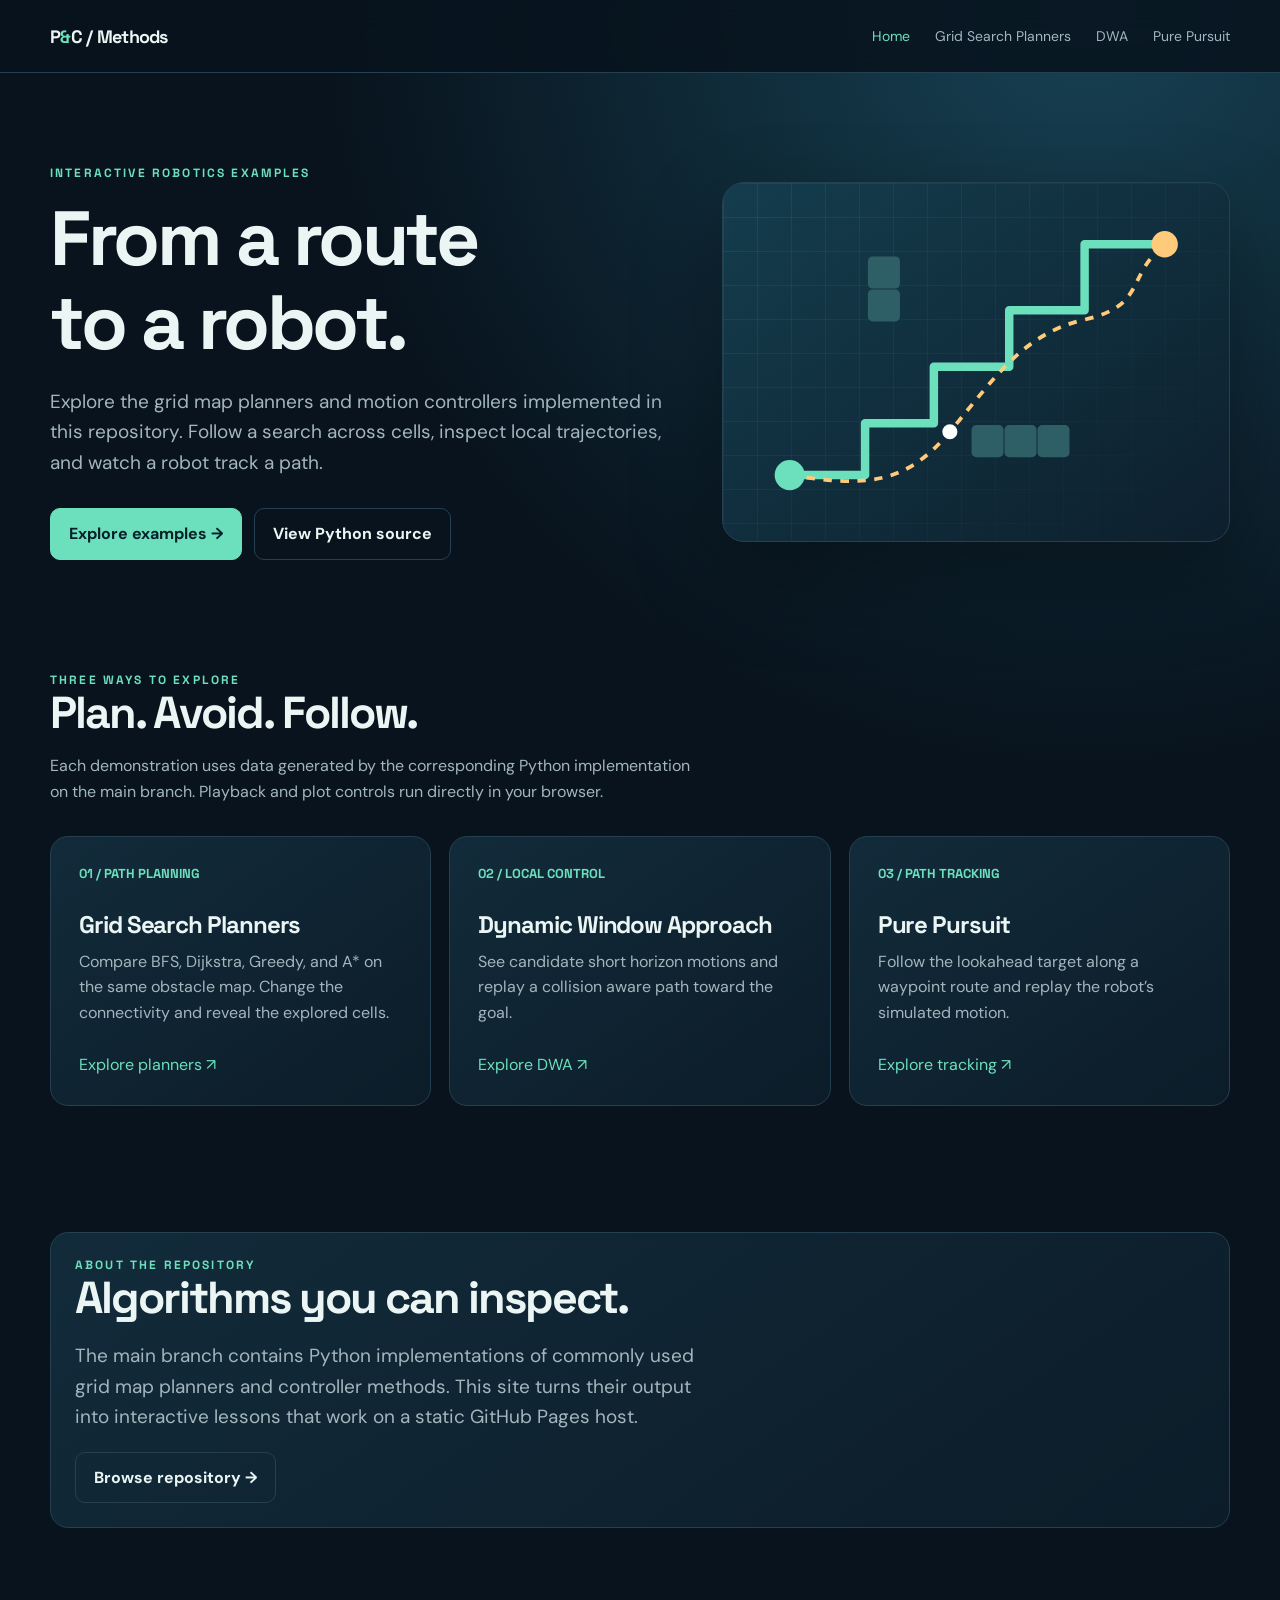
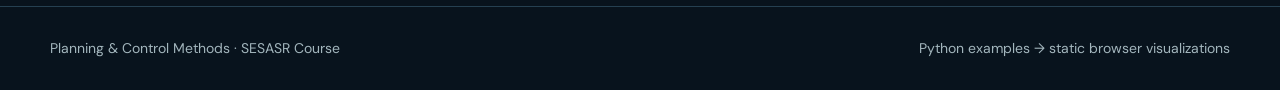
==== index.html @ f78bd90a "Create interactive planning and control site" ====
<!doctype html><html lang="en"><head><meta charset="utf-8"><meta name="viewport" content="width=device-width,initial-scale=1"><meta name="theme-color" content="#08131d"><title>Planning & Control Methods</title><link rel="stylesheet" href="assets/style.css"></head><body>
<header><div class="wrap topbar"><a class="brand" href="index.html">P<span>&</span>C / Methods</a><nav aria-label="Main navigation"><a href="index.html" aria-current="page">Home</a><a href="grid-search.html">Grid Search Planners</a><a href="dwa.html">DWA</a><a href="pure-pursuit.html">Pure Pursuit</a></nav></div></header>
<main><section class="wrap hero"><div><div class="eyebrow">Interactive robotics examples</div><h1>From a route<br>to a robot.</h1><p class="lead">Explore the grid map planners and motion controllers implemented in this repository. Follow a search across cells, inspect local trajectories, and watch a robot track a path.</p><div class="actions"><a class="button" href="grid-search.html">Explore examples →</a><a class="button secondary" href="https://github.com/SESASR-Course/planning_control_methods/tree/main">View Python source</a></div></div><div class="hero-art" role="img" aria-label="Illustrated grid route and robot trajectory"><svg viewBox="0 0 500 380" fill="none" xmlns="http://www.w3.org/2000/svg"><path d="M52 310H132V255H205V195H285V135H365V65H450" stroke="#6ce0bd" stroke-width="9" stroke-linecap="round" stroke-linejoin="round"/><path d="M52 310C135 323 175 320 222 264S299 160 365 145 408 100 450 65" stroke="#ffca79" stroke-width="4" stroke-dasharray="9 9"/><g fill="#2e5f66"><rect x="135" y="78" width="34" height="34" rx="5"/><rect x="135" y="113" width="34" height="34" rx="5"/><rect x="245" y="257" width="34" height="34" rx="5"/><rect x="280" y="257" width="34" height="34" rx="5"/><rect x="315" y="257" width="34" height="34" rx="5"/></g><circle cx="52" cy="310" r="16" fill="#6ce0bd"/><circle cx="450" cy="65" r="14" fill="#ffca79"/><circle cx="222" cy="264" r="8" fill="#fff"/></svg></div></section>
<section class="wrap section"><div class="eyebrow">Three ways to explore</div><h2>Plan. Avoid. Follow.</h2><p class="section-intro">Each demonstration uses data generated by the corresponding Python implementation on the main branch. Playback and plot controls run directly in your browser.</p><div class="cards"><a class="card" href="grid-search.html"><div class="number">01 / PATH PLANNING</div><h3>Grid Search Planners</h3><p>Compare BFS, Dijkstra, Greedy, and A* on the same obstacle map. Change the connectivity and reveal the explored cells.</p><div class="arrow">Explore planners ↗</div></a><a class="card" href="dwa.html"><div class="number">02 / LOCAL CONTROL</div><h3>Dynamic Window Approach</h3><p>See candidate short horizon motions and replay a collision aware path toward the goal.</p><div class="arrow">Explore DWA ↗</div></a><a class="card" href="pure-pursuit.html"><div class="number">03 / PATH TRACKING</div><h3>Pure Pursuit</h3><p>Follow the lookahead target along a waypoint route and replay the robot’s simulated motion.</p><div class="arrow">Explore tracking ↗</div></a></div></section>
<section class="wrap section"><div class="panel"><div class="eyebrow">About the repository</div><h2>Algorithms you can inspect.</h2><p class="lead">The main branch contains Python implementations of commonly used grid map planners and controller methods. This site turns their output into interactive lessons that work on a static GitHub Pages host.</p><a class="button secondary" href="https://github.com/SESASR-Course/planning_control_methods">Browse repository →</a></div></section></main><footer><div class="wrap"><span>Planning & Control Methods · SESASR Course</span><span>Python examples → static browser visualizations</span></div></footer></body></html>
---- assets/style.css ----
@import url('https://fonts.googleapis.com/css2?family=DM+Sans:wght@400;500;600;700&family=Space+Grotesk:wght@400;500;600;700&display=swap');
:root{color-scheme:dark;--bg:#08131d;--panel:#102230;--line:#254051;--text:#eaf5f4;--muted:#a3b6bd;--mint:#6ce0bd;--gold:#ffca79;--blue:#80b4ff}*{box-sizing:border-box}html{scroll-behavior:smooth}body{margin:0;background:radial-gradient(circle at 85% 0,#174254 0,transparent 38%),var(--bg);color:var(--text);font:16px/1.6 'DM Sans',sans-serif}a{color:inherit;text-decoration:none}a:hover{color:var(--mint)}.wrap{width:min(1180px,calc(100% - 40px));margin:auto}header{border-bottom:1px solid var(--line);background:#08131ddd;position:sticky;top:0;z-index:5;backdrop-filter:blur(14px)}.topbar{min-height:72px;display:flex;align-items:center;justify-content:space-between;gap:24px}.brand{font:700 18px 'Space Grotesk',sans-serif;letter-spacing:-.04em}.brand span{color:var(--mint)}nav{display:flex;gap:25px;flex-wrap:wrap}nav a{font-size:14px;color:var(--muted)}nav a[aria-current=page]{color:var(--mint)}.hero{padding:92px 0 64px;display:grid;grid-template-columns:1.1fr .9fr;align-items:center;gap:50px}.eyebrow{color:var(--mint);font:700 12px 'Space Grotesk',sans-serif;letter-spacing:.18em;text-transform:uppercase}h1,h2,h3{font-family:'Space Grotesk',sans-serif;line-height:1.1;letter-spacing:-.045em}h1{font-size:clamp(44px,6vw,82px);margin:15px 0 22px}h2{font-size:clamp(30px,3.5vw,46px);margin:0 0 16px}h3{font-size:24px;margin:0 0 10px}.lead{font-size:19px;color:var(--muted);max-width:650px}.actions{display:flex;gap:12px;flex-wrap:wrap;margin-top:30px}.button{display:inline-block;background:var(--mint);color:#06202a;border:1px solid var(--mint);border-radius:10px;padding:12px 18px;font-weight:700}.button:hover{color:#06202a;background:#a2f2d8}.button.secondary{background:transparent;color:var(--text);border-color:var(--line)}.button.secondary:hover{color:var(--mint);border-color:var(--mint)}.hero-art{min-height:360px;border:1px solid var(--line);border-radius:22px;background:linear-gradient(145deg,#143d4d,#0d1f2d);position:relative;overflow:hidden;box-shadow:0 35px 90px #0005}.hero-art:before{content:'';position:absolute;inset:0;background-image:linear-gradient(#ffffff10 1px,transparent 1px),linear-gradient(90deg,#ffffff10 1px,transparent 1px);background-size:34px 34px;mask-image:linear-gradient(130deg,#000,transparent)}.hero-art svg{width:100%;height:100%;position:absolute;inset:0}.section{padding:48px 0 78px}.section-intro{max-width:650px;color:var(--muted);margin:0 0 32px}.cards{display:grid;grid-template-columns:repeat(3,1fr);gap:18px}.card,.panel{background:linear-gradient(145deg,#122b3a,#0c1c29);border:1px solid var(--line);border-radius:18px}.card{padding:28px;min-height:270px;display:flex;flex-direction:column}.card:hover{border-color:var(--mint);transform:translateY(-3px);transition:.2s}.card .number{font:700 13px 'Space Grotesk',sans-serif;color:var(--mint);margin-bottom:30px}.card p{color:var(--muted);margin:0}.card .arrow{margin-top:auto;padding-top:20px;color:var(--mint)}.subhero{padding:70px 0 38px}.subhero h1{font-size:clamp(40px,5vw,64px)}.demo{display:grid;grid-template-columns:280px 1fr;gap:20px;align-items:start;padding-bottom:68px}.panel{padding:24px}.controls label{display:block;color:var(--muted);font-size:13px;margin:18px 0 6px}.controls select,.controls input[type=range]{width:100%}.controls select{background:#081925;color:var(--text);border:1px solid var(--line);padding:11px;border-radius:8px;font:inherit}.controls input{accent-color:var(--mint)}.control-row{display:flex;gap:10px;align-items:center;margin-top:20px}.control-row button{cursor:pointer;font:inherit}.metric{border-top:1px solid var(--line);padding-top:17px;margin-top:20px;color:var(--muted);font-size:14px}.metric strong{display:block;color:var(--text);font:600 22px 'Space Grotesk',sans-serif}.plot-header{display:flex;justify-content:space-between;gap:12px;align-items:baseline;margin-bottom:12px}.plot-header p{color:var(--muted);font-size:13px;margin:0}.canvas-wrap{width:100%;aspect-ratio:1.55;background:#091a26;border:1px solid #244154;border-radius:12px;overflow:hidden}canvas{display:block;width:100%;height:100%}.caption{color:var(--muted);font-size:13px;margin:14px 0 0}.info-grid{display:grid;grid-template-columns:repeat(3,1fr);gap:18px}.info-grid .panel p{color:var(--muted)}footer{border-top:1px solid var(--line);padding:30px 0;color:var(--muted);font-size:14px}footer .wrap{display:flex;justify-content:space-between;gap:20px;flex-wrap:wrap}@media(max-width:850px){.hero,.demo{grid-template-columns:1fr}.hero{padding-top:55px}.hero-art{min-height:280px}.cards,.info-grid{grid-template-columns:1fr}.topbar{align-items:flex-start;padding:16px 0;flex-direction:column;gap:10px}nav{gap:14px}}
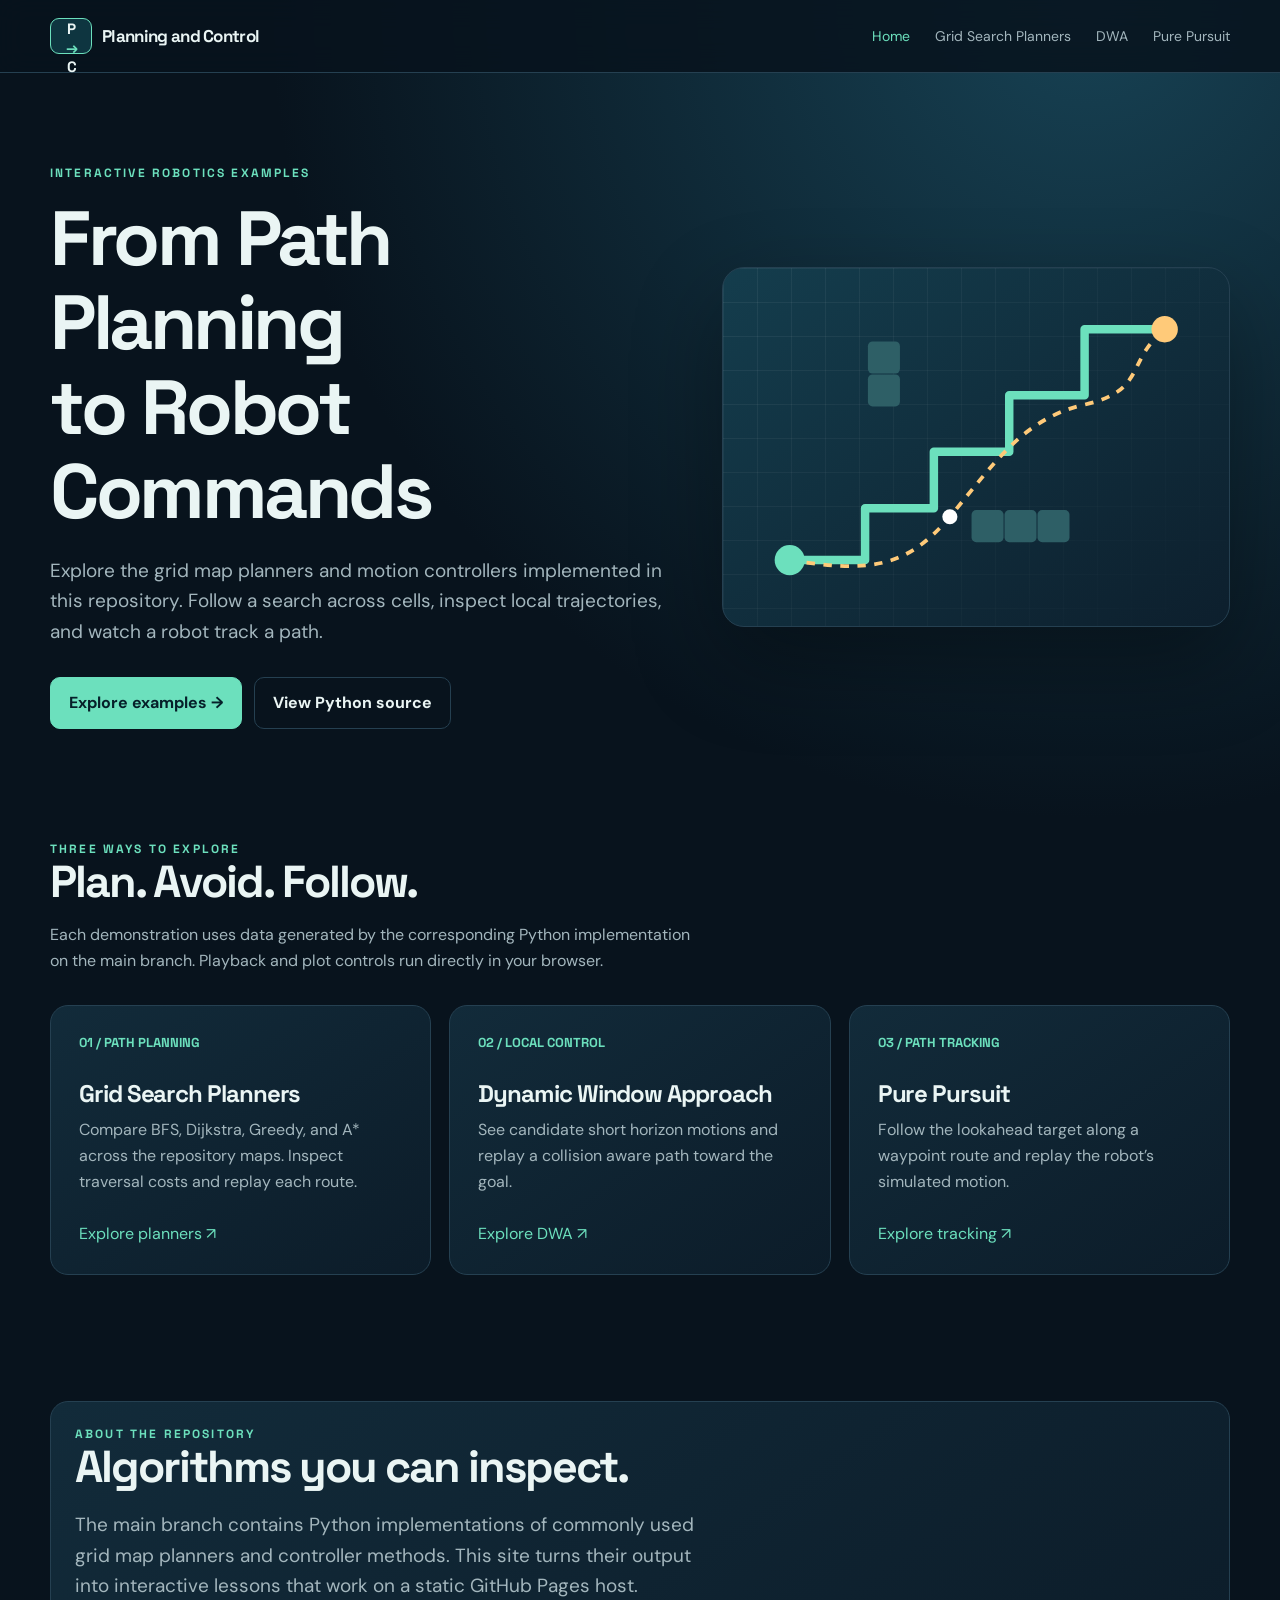
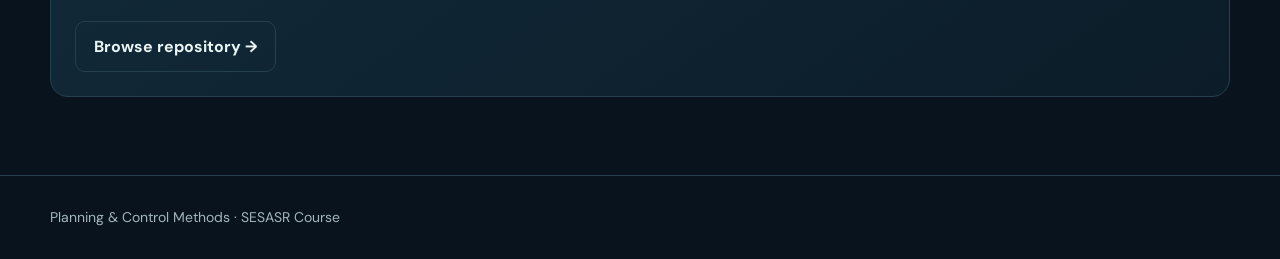
==== commit eaff240d: "improved home page and planners" ====
--- a/index.html
+++ b/index.html
@@ -1,5 +1,5 @@
 <!doctype html><html lang="en"><head><meta charset="utf-8"><meta name="viewport" content="width=device-width,initial-scale=1"><meta name="theme-color" content="#08131d"><title>Planning & Control Methods</title><link rel="stylesheet" href="assets/style.css"></head><body>
-<header><div class="wrap topbar"><a class="brand" href="index.html">P<span>&</span>C / Methods</a><nav aria-label="Main navigation"><a href="index.html" aria-current="page">Home</a><a href="grid-search.html">Grid Search Planners</a><a href="dwa.html">DWA</a><a href="pure-pursuit.html">Pure Pursuit</a></nav></div></header>
-<main><section class="wrap hero"><div><div class="eyebrow">Interactive robotics examples</div><h1>From a route<br>to a robot.</h1><p class="lead">Explore the grid map planners and motion controllers implemented in this repository. Follow a search across cells, inspect local trajectories, and watch a robot track a path.</p><div class="actions"><a class="button" href="grid-search.html">Explore examples →</a><a class="button secondary" href="https://github.com/SESASR-Course/planning_control_methods/tree/main">View Python source</a></div></div><div class="hero-art" role="img" aria-label="Illustrated grid route and robot trajectory"><svg viewBox="0 0 500 380" fill="none" xmlns="http://www.w3.org/2000/svg"><path d="M52 310H132V255H205V195H285V135H365V65H450" stroke="#6ce0bd" stroke-width="9" stroke-linecap="round" stroke-linejoin="round"/><path d="M52 310C135 323 175 320 222 264S299 160 365 145 408 100 450 65" stroke="#ffca79" stroke-width="4" stroke-dasharray="9 9"/><g fill="#2e5f66"><rect x="135" y="78" width="34" height="34" rx="5"/><rect x="135" y="113" width="34" height="34" rx="5"/><rect x="245" y="257" width="34" height="34" rx="5"/><rect x="280" y="257" width="34" height="34" rx="5"/><rect x="315" y="257" width="34" height="34" rx="5"/></g><circle cx="52" cy="310" r="16" fill="#6ce0bd"/><circle cx="450" cy="65" r="14" fill="#ffca79"/><circle cx="222" cy="264" r="8" fill="#fff"/></svg></div></section>
-<section class="wrap section"><div class="eyebrow">Three ways to explore</div><h2>Plan. Avoid. Follow.</h2><p class="section-intro">Each demonstration uses data generated by the corresponding Python implementation on the main branch. Playback and plot controls run directly in your browser.</p><div class="cards"><a class="card" href="grid-search.html"><div class="number">01 / PATH PLANNING</div><h3>Grid Search Planners</h3><p>Compare BFS, Dijkstra, Greedy, and A* on the same obstacle map. Change the connectivity and reveal the explored cells.</p><div class="arrow">Explore planners ↗</div></a><a class="card" href="dwa.html"><div class="number">02 / LOCAL CONTROL</div><h3>Dynamic Window Approach</h3><p>See candidate short horizon motions and replay a collision aware path toward the goal.</p><div class="arrow">Explore DWA ↗</div></a><a class="card" href="pure-pursuit.html"><div class="number">03 / PATH TRACKING</div><h3>Pure Pursuit</h3><p>Follow the lookahead target along a waypoint route and replay the robot’s simulated motion.</p><div class="arrow">Explore tracking ↗</div></a></div></section>
-<section class="wrap section"><div class="panel"><div class="eyebrow">About the repository</div><h2>Algorithms you can inspect.</h2><p class="lead">The main branch contains Python implementations of commonly used grid map planners and controller methods. This site turns their output into interactive lessons that work on a static GitHub Pages host.</p><a class="button secondary" href="https://github.com/SESASR-Course/planning_control_methods">Browse repository →</a></div></section></main><footer><div class="wrap"><span>Planning & Control Methods · SESASR Course</span><span>Python examples → static browser visualizations</span></div></footer></body></html>
+<header><div class="wrap topbar"><a class="brand" href="index.html"><span class="brand-mark" aria-hidden="true">P<span class="brand-route">→</span>C</span><span class="brand-text">Planning and Control</span></a><nav aria-label="Main navigation"><a href="index.html" aria-current="page">Home</a><a href="grid-search.html">Grid Search Planners</a><a href="dwa.html">DWA</a><a href="pure-pursuit.html">Pure Pursuit</a></nav></div></header>
+<main><section class="wrap hero"><div><div class="eyebrow">Interactive robotics examples</div><h1>From Path Planning<br>to Robot Commands</h1><p class="lead">Explore the grid map planners and motion controllers implemented in this repository. Follow a search across cells, inspect local trajectories, and watch a robot track a path.</p><div class="actions"><a class="button" href="grid-search.html">Explore examples →</a><a class="button secondary" href="https://github.com/SESASR-Course/planning_control_methods/tree/main">View Python source</a></div></div><div class="hero-art" role="img" aria-label="Illustrated grid route and robot trajectory"><svg viewBox="0 0 500 380" fill="none" xmlns="http://www.w3.org/2000/svg"><path d="M52 310H132V255H205V195H285V135H365V65H450" stroke="#6ce0bd" stroke-width="9" stroke-linecap="round" stroke-linejoin="round"/><path d="M52 310C135 323 175 320 222 264S299 160 365 145 408 100 450 65" stroke="#ffca79" stroke-width="4" stroke-dasharray="9 9"/><g fill="#2e5f66"><rect x="135" y="78" width="34" height="34" rx="5"/><rect x="135" y="113" width="34" height="34" rx="5"/><rect x="245" y="257" width="34" height="34" rx="5"/><rect x="280" y="257" width="34" height="34" rx="5"/><rect x="315" y="257" width="34" height="34" rx="5"/></g><circle cx="52" cy="310" r="16" fill="#6ce0bd"/><circle cx="450" cy="65" r="14" fill="#ffca79"/><circle cx="222" cy="264" r="8" fill="#fff"/></svg></div></section>
+<section class="wrap section"><div class="eyebrow">Three ways to explore</div><h2>Plan. Avoid. Follow.</h2><p class="section-intro">Each demonstration uses data generated by the corresponding Python implementation on the main branch. Playback and plot controls run directly in your browser.</p><div class="cards"><a class="card" href="grid-search.html"><div class="number">01 / PATH PLANNING</div><h3>Grid Search Planners</h3><p>Compare BFS, Dijkstra, Greedy, and A* across the repository maps. Inspect traversal costs and replay each route.</p><div class="arrow">Explore planners ↗</div></a><a class="card" href="dwa.html"><div class="number">02 / LOCAL CONTROL</div><h3>Dynamic Window Approach</h3><p>See candidate short horizon motions and replay a collision aware path toward the goal.</p><div class="arrow">Explore DWA ↗</div></a><a class="card" href="pure-pursuit.html"><div class="number">03 / PATH TRACKING</div><h3>Pure Pursuit</h3><p>Follow the lookahead target along a waypoint route and replay the robot’s simulated motion.</p><div class="arrow">Explore tracking ↗</div></a></div></section>
+<section class="wrap section"><div class="panel"><div class="eyebrow">About the repository</div><h2>Algorithms you can inspect.</h2><p class="lead">The main branch contains Python implementations of commonly used grid map planners and controller methods. This site turns their output into interactive lessons that work on a static GitHub Pages host.</p><a class="button secondary" href="https://github.com/SESASR-Course/planning_control_methods">Browse repository →</a></div></section></main><footer><div class="wrap"><span>Planning & Control Methods · SESASR Course</span></div></footer></body></html>
--- a/assets/style.css
+++ b/assets/style.css
@@ -1,2 +1,5 @@
 @import url('https://fonts.googleapis.com/css2?family=DM+Sans:wght@400;500;600;700&family=Space+Grotesk:wght@400;500;600;700&display=swap');
 :root{color-scheme:dark;--bg:#08131d;--panel:#102230;--line:#254051;--text:#eaf5f4;--muted:#a3b6bd;--mint:#6ce0bd;--gold:#ffca79;--blue:#80b4ff}*{box-sizing:border-box}html{scroll-behavior:smooth}body{margin:0;background:radial-gradient(circle at 85% 0,#174254 0,transparent 38%),var(--bg);color:var(--text);font:16px/1.6 'DM Sans',sans-serif}a{color:inherit;text-decoration:none}a:hover{color:var(--mint)}.wrap{width:min(1180px,calc(100% - 40px));margin:auto}header{border-bottom:1px solid var(--line);background:#08131ddd;position:sticky;top:0;z-index:5;backdrop-filter:blur(14px)}.topbar{min-height:72px;display:flex;align-items:center;justify-content:space-between;gap:24px}.brand{font:700 18px 'Space Grotesk',sans-serif;letter-spacing:-.04em}.brand span{color:var(--mint)}nav{display:flex;gap:25px;flex-wrap:wrap}nav a{font-size:14px;color:var(--muted)}nav a[aria-current=page]{color:var(--mint)}.hero{padding:92px 0 64px;display:grid;grid-template-columns:1.1fr .9fr;align-items:center;gap:50px}.eyebrow{color:var(--mint);font:700 12px 'Space Grotesk',sans-serif;letter-spacing:.18em;text-transform:uppercase}h1,h2,h3{font-family:'Space Grotesk',sans-serif;line-height:1.1;letter-spacing:-.045em}h1{font-size:clamp(44px,6vw,82px);margin:15px 0 22px}h2{font-size:clamp(30px,3.5vw,46px);margin:0 0 16px}h3{font-size:24px;margin:0 0 10px}.lead{font-size:19px;color:var(--muted);max-width:650px}.actions{display:flex;gap:12px;flex-wrap:wrap;margin-top:30px}.button{display:inline-block;background:var(--mint);color:#06202a;border:1px solid var(--mint);border-radius:10px;padding:12px 18px;font-weight:700}.button:hover{color:#06202a;background:#a2f2d8}.button.secondary{background:transparent;color:var(--text);border-color:var(--line)}.button.secondary:hover{color:var(--mint);border-color:var(--mint)}.hero-art{min-height:360px;border:1px solid var(--line);border-radius:22px;background:linear-gradient(145deg,#143d4d,#0d1f2d);position:relative;overflow:hidden;box-shadow:0 35px 90px #0005}.hero-art:before{content:'';position:absolute;inset:0;background-image:linear-gradient(#ffffff10 1px,transparent 1px),linear-gradient(90deg,#ffffff10 1px,transparent 1px);background-size:34px 34px;mask-image:linear-gradient(130deg,#000,transparent)}.hero-art svg{width:100%;height:100%;position:absolute;inset:0}.section{padding:48px 0 78px}.section-intro{max-width:650px;color:var(--muted);margin:0 0 32px}.cards{display:grid;grid-template-columns:repeat(3,1fr);gap:18px}.card,.panel{background:linear-gradient(145deg,#122b3a,#0c1c29);border:1px solid var(--line);border-radius:18px}.card{padding:28px;min-height:270px;display:flex;flex-direction:column}.card:hover{border-color:var(--mint);transform:translateY(-3px);transition:.2s}.card .number{font:700 13px 'Space Grotesk',sans-serif;color:var(--mint);margin-bottom:30px}.card p{color:var(--muted);margin:0}.card .arrow{margin-top:auto;padding-top:20px;color:var(--mint)}.subhero{padding:70px 0 38px}.subhero h1{font-size:clamp(40px,5vw,64px)}.demo{display:grid;grid-template-columns:280px 1fr;gap:20px;align-items:start;padding-bottom:68px}.panel{padding:24px}.controls label{display:block;color:var(--muted);font-size:13px;margin:18px 0 6px}.controls select,.controls input[type=range]{width:100%}.controls select{background:#081925;color:var(--text);border:1px solid var(--line);padding:11px;border-radius:8px;font:inherit}.controls input{accent-color:var(--mint)}.control-row{display:flex;gap:10px;align-items:center;margin-top:20px}.control-row button{cursor:pointer;font:inherit}.metric{border-top:1px solid var(--line);padding-top:17px;margin-top:20px;color:var(--muted);font-size:14px}.metric strong{display:block;color:var(--text);font:600 22px 'Space Grotesk',sans-serif}.plot-header{display:flex;justify-content:space-between;gap:12px;align-items:baseline;margin-bottom:12px}.plot-header p{color:var(--muted);font-size:13px;margin:0}.canvas-wrap{width:100%;aspect-ratio:1.55;background:#091a26;border:1px solid #244154;border-radius:12px;overflow:hidden}canvas{display:block;width:100%;height:100%}.caption{color:var(--muted);font-size:13px;margin:14px 0 0}.info-grid{display:grid;grid-template-columns:repeat(3,1fr);gap:18px}.info-grid .panel p{color:var(--muted)}footer{border-top:1px solid var(--line);padding:30px 0;color:var(--muted);font-size:14px}footer .wrap{display:flex;justify-content:space-between;gap:20px;flex-wrap:wrap}@media(max-width:850px){.hero,.demo{grid-template-columns:1fr}.hero{padding-top:55px}.hero-art{min-height:280px}.cards,.info-grid{grid-template-columns:1fr}.topbar{align-items:flex-start;padding:16px 0;flex-direction:column;gap:10px}nav{gap:14px}}
+
+.brand{display:inline-flex;align-items:center;gap:10px;white-space:nowrap}.brand-mark{display:inline-grid;place-items:center;min-width:42px;height:36px;padding:0 5px;border:1px solid var(--mint);border-radius:9px;background:#0e3540;color:var(--text);font-size:15px;letter-spacing:-.08em}.brand-route{color:var(--mint);margin:0 2px}.brand-text{font-size:17px;letter-spacing:-.04em}.brand-text span{color:var(--mint)}.cost-legend{display:flex;align-items:center;gap:10px;flex-wrap:wrap;margin-top:18px;font-size:12px;color:var(--muted)}.cost-gradient{display:block;flex:1 1 100px;min-width:100px;height:12px;border-radius:6px;background:linear-gradient(90deg,hsl(203 75% 92%),hsl(203 75% 40%))}.controls button.secondary{cursor:pointer}
+.brand .brand-mark,.brand .brand-text{color:var(--text)}.brand .brand-route{color:var(--mint)}
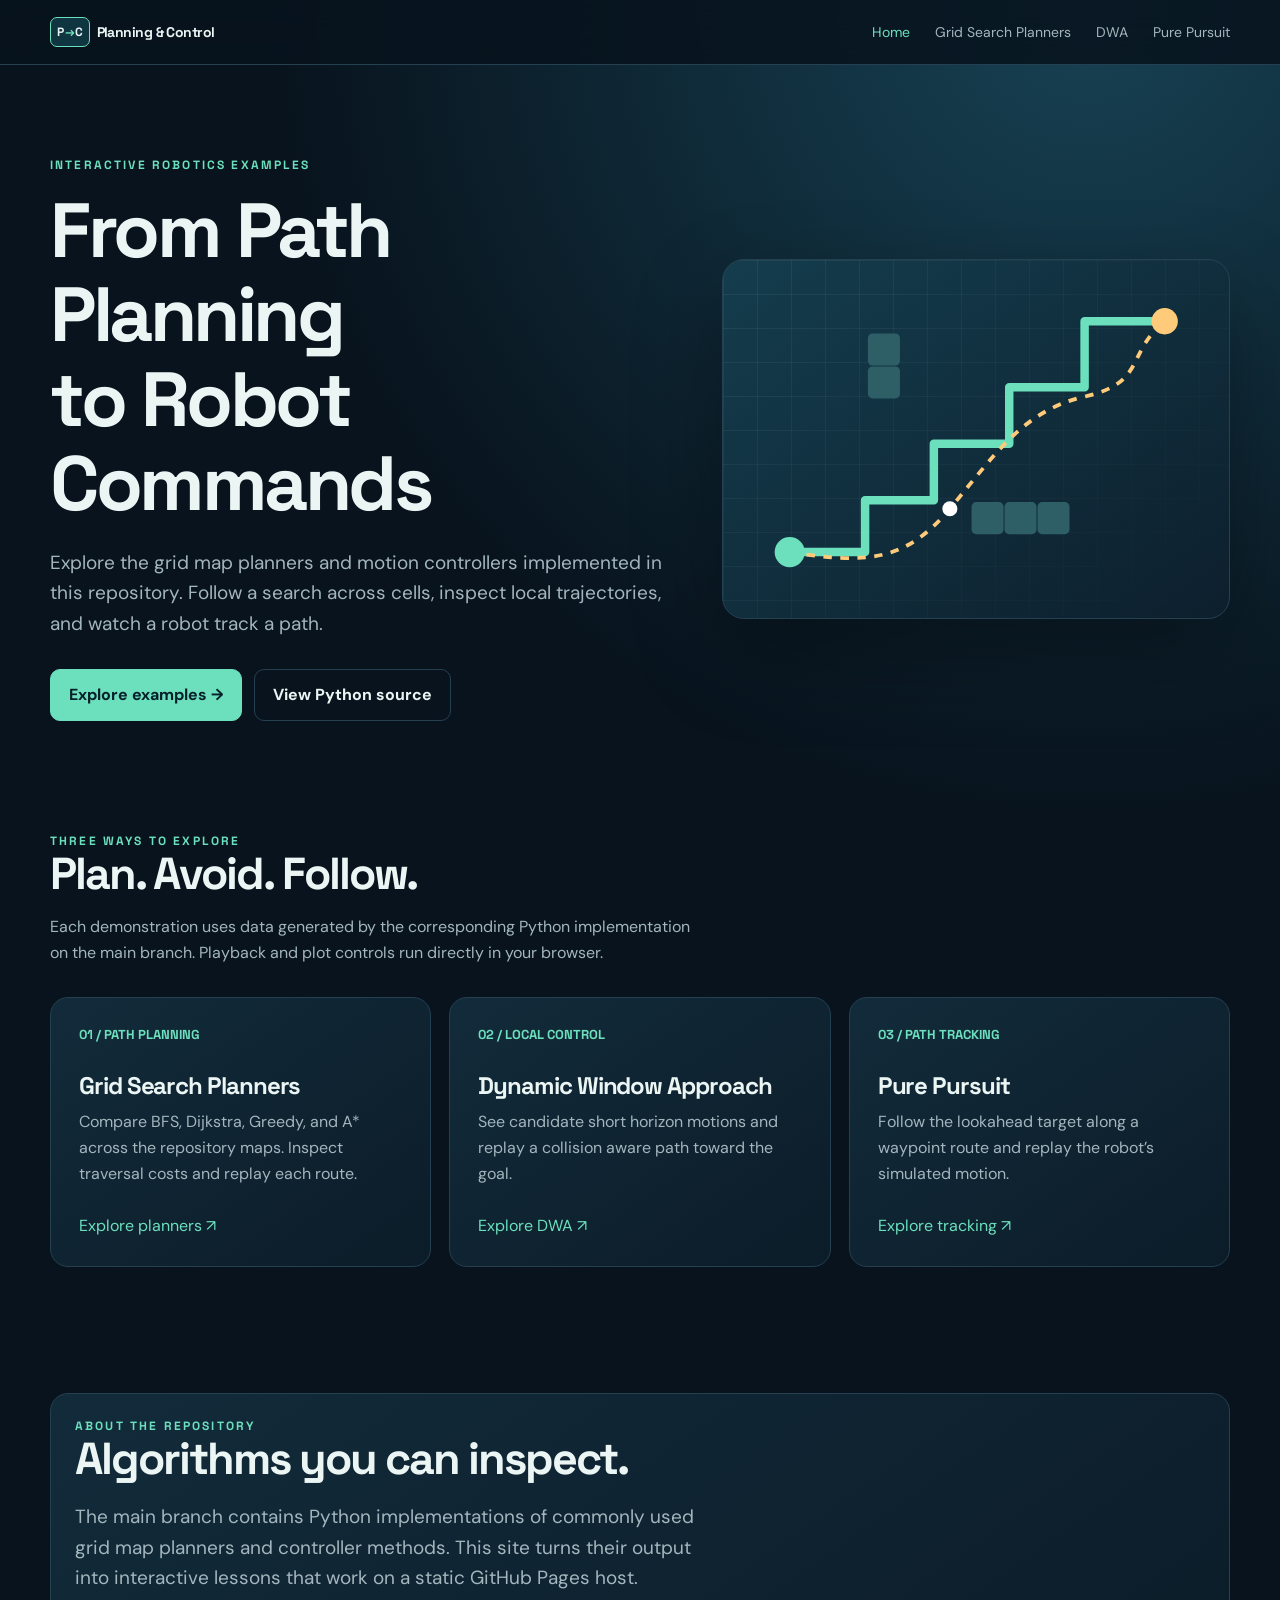
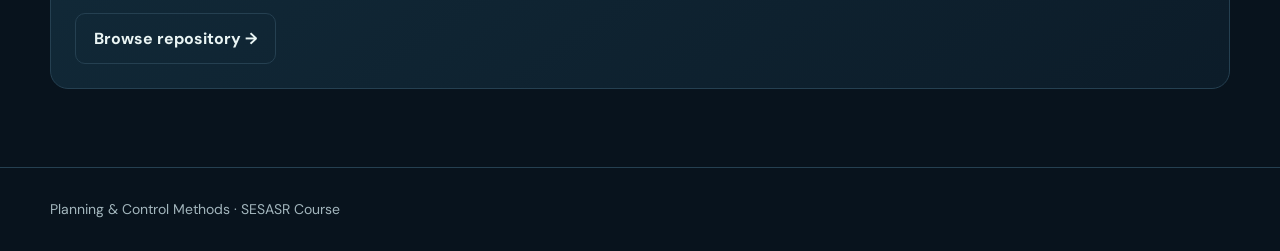
==== commit 64f37c45: "change logo and PP visualization" ====
--- a/index.html
+++ b/index.html
@@ -1,5 +1,5 @@
 <!doctype html><html lang="en"><head><meta charset="utf-8"><meta name="viewport" content="width=device-width,initial-scale=1"><meta name="theme-color" content="#08131d"><title>Planning & Control Methods</title><link rel="stylesheet" href="assets/style.css"></head><body>
-<header><div class="wrap topbar"><a class="brand" href="index.html"><span class="brand-mark" aria-hidden="true">P<span class="brand-route">→</span>C</span><span class="brand-text">Planning and Control</span></a><nav aria-label="Main navigation"><a href="index.html" aria-current="page">Home</a><a href="grid-search.html">Grid Search Planners</a><a href="dwa.html">DWA</a><a href="pure-pursuit.html">Pure Pursuit</a></nav></div></header>
+<header><div class="wrap topbar"><a class="brand" href="index.html"><span class="brand-mark" aria-hidden="true">P<span class="brand-route">→</span>C</span><span class="brand-text">Planning &amp; Control</span></a><nav aria-label="Main navigation"><a href="index.html" aria-current="page">Home</a><a href="grid-search.html">Grid Search Planners</a><a href="dwa.html">DWA</a><a href="pure-pursuit.html">Pure Pursuit</a></nav></div></header>
 <main><section class="wrap hero"><div><div class="eyebrow">Interactive robotics examples</div><h1>From Path Planning<br>to Robot Commands</h1><p class="lead">Explore the grid map planners and motion controllers implemented in this repository. Follow a search across cells, inspect local trajectories, and watch a robot track a path.</p><div class="actions"><a class="button" href="grid-search.html">Explore examples →</a><a class="button secondary" href="https://github.com/SESASR-Course/planning_control_methods/tree/main">View Python source</a></div></div><div class="hero-art" role="img" aria-label="Illustrated grid route and robot trajectory"><svg viewBox="0 0 500 380" fill="none" xmlns="http://www.w3.org/2000/svg"><path d="M52 310H132V255H205V195H285V135H365V65H450" stroke="#6ce0bd" stroke-width="9" stroke-linecap="round" stroke-linejoin="round"/><path d="M52 310C135 323 175 320 222 264S299 160 365 145 408 100 450 65" stroke="#ffca79" stroke-width="4" stroke-dasharray="9 9"/><g fill="#2e5f66"><rect x="135" y="78" width="34" height="34" rx="5"/><rect x="135" y="113" width="34" height="34" rx="5"/><rect x="245" y="257" width="34" height="34" rx="5"/><rect x="280" y="257" width="34" height="34" rx="5"/><rect x="315" y="257" width="34" height="34" rx="5"/></g><circle cx="52" cy="310" r="16" fill="#6ce0bd"/><circle cx="450" cy="65" r="14" fill="#ffca79"/><circle cx="222" cy="264" r="8" fill="#fff"/></svg></div></section>
 <section class="wrap section"><div class="eyebrow">Three ways to explore</div><h2>Plan. Avoid. Follow.</h2><p class="section-intro">Each demonstration uses data generated by the corresponding Python implementation on the main branch. Playback and plot controls run directly in your browser.</p><div class="cards"><a class="card" href="grid-search.html"><div class="number">01 / PATH PLANNING</div><h3>Grid Search Planners</h3><p>Compare BFS, Dijkstra, Greedy, and A* across the repository maps. Inspect traversal costs and replay each route.</p><div class="arrow">Explore planners ↗</div></a><a class="card" href="dwa.html"><div class="number">02 / LOCAL CONTROL</div><h3>Dynamic Window Approach</h3><p>See candidate short horizon motions and replay a collision aware path toward the goal.</p><div class="arrow">Explore DWA ↗</div></a><a class="card" href="pure-pursuit.html"><div class="number">03 / PATH TRACKING</div><h3>Pure Pursuit</h3><p>Follow the lookahead target along a waypoint route and replay the robot’s simulated motion.</p><div class="arrow">Explore tracking ↗</div></a></div></section>
 <section class="wrap section"><div class="panel"><div class="eyebrow">About the repository</div><h2>Algorithms you can inspect.</h2><p class="lead">The main branch contains Python implementations of commonly used grid map planners and controller methods. This site turns their output into interactive lessons that work on a static GitHub Pages host.</p><a class="button secondary" href="https://github.com/SESASR-Course/planning_control_methods">Browse repository →</a></div></section></main><footer><div class="wrap"><span>Planning & Control Methods · SESASR Course</span></div></footer></body></html>
--- a/assets/style.css
+++ b/assets/style.css
@@ -1,5 +1,15 @@
 @import url('https://fonts.googleapis.com/css2?family=DM+Sans:wght@400;500;600;700&family=Space+Grotesk:wght@400;500;600;700&display=swap');
-:root{color-scheme:dark;--bg:#08131d;--panel:#102230;--line:#254051;--text:#eaf5f4;--muted:#a3b6bd;--mint:#6ce0bd;--gold:#ffca79;--blue:#80b4ff}*{box-sizing:border-box}html{scroll-behavior:smooth}body{margin:0;background:radial-gradient(circle at 85% 0,#174254 0,transparent 38%),var(--bg);color:var(--text);font:16px/1.6 'DM Sans',sans-serif}a{color:inherit;text-decoration:none}a:hover{color:var(--mint)}.wrap{width:min(1180px,calc(100% - 40px));margin:auto}header{border-bottom:1px solid var(--line);background:#08131ddd;position:sticky;top:0;z-index:5;backdrop-filter:blur(14px)}.topbar{min-height:72px;display:flex;align-items:center;justify-content:space-between;gap:24px}.brand{font:700 18px 'Space Grotesk',sans-serif;letter-spacing:-.04em}.brand span{color:var(--mint)}nav{display:flex;gap:25px;flex-wrap:wrap}nav a{font-size:14px;color:var(--muted)}nav a[aria-current=page]{color:var(--mint)}.hero{padding:92px 0 64px;display:grid;grid-template-columns:1.1fr .9fr;align-items:center;gap:50px}.eyebrow{color:var(--mint);font:700 12px 'Space Grotesk',sans-serif;letter-spacing:.18em;text-transform:uppercase}h1,h2,h3{font-family:'Space Grotesk',sans-serif;line-height:1.1;letter-spacing:-.045em}h1{font-size:clamp(44px,6vw,82px);margin:15px 0 22px}h2{font-size:clamp(30px,3.5vw,46px);margin:0 0 16px}h3{font-size:24px;margin:0 0 10px}.lead{font-size:19px;color:var(--muted);max-width:650px}.actions{display:flex;gap:12px;flex-wrap:wrap;margin-top:30px}.button{display:inline-block;background:var(--mint);color:#06202a;border:1px solid var(--mint);border-radius:10px;padding:12px 18px;font-weight:700}.button:hover{color:#06202a;background:#a2f2d8}.button.secondary{background:transparent;color:var(--text);border-color:var(--line)}.button.secondary:hover{color:var(--mint);border-color:var(--mint)}.hero-art{min-height:360px;border:1px solid var(--line);border-radius:22px;background:linear-gradient(145deg,#143d4d,#0d1f2d);position:relative;overflow:hidden;box-shadow:0 35px 90px #0005}.hero-art:before{content:'';position:absolute;inset:0;background-image:linear-gradient(#ffffff10 1px,transparent 1px),linear-gradient(90deg,#ffffff10 1px,transparent 1px);background-size:34px 34px;mask-image:linear-gradient(130deg,#000,transparent)}.hero-art svg{width:100%;height:100%;position:absolute;inset:0}.section{padding:48px 0 78px}.section-intro{max-width:650px;color:var(--muted);margin:0 0 32px}.cards{display:grid;grid-template-columns:repeat(3,1fr);gap:18px}.card,.panel{background:linear-gradient(145deg,#122b3a,#0c1c29);border:1px solid var(--line);border-radius:18px}.card{padding:28px;min-height:270px;display:flex;flex-direction:column}.card:hover{border-color:var(--mint);transform:translateY(-3px);transition:.2s}.card .number{font:700 13px 'Space Grotesk',sans-serif;color:var(--mint);margin-bottom:30px}.card p{color:var(--muted);margin:0}.card .arrow{margin-top:auto;padding-top:20px;color:var(--mint)}.subhero{padding:70px 0 38px}.subhero h1{font-size:clamp(40px,5vw,64px)}.demo{display:grid;grid-template-columns:280px 1fr;gap:20px;align-items:start;padding-bottom:68px}.panel{padding:24px}.controls label{display:block;color:var(--muted);font-size:13px;margin:18px 0 6px}.controls select,.controls input[type=range]{width:100%}.controls select{background:#081925;color:var(--text);border:1px solid var(--line);padding:11px;border-radius:8px;font:inherit}.controls input{accent-color:var(--mint)}.control-row{display:flex;gap:10px;align-items:center;margin-top:20px}.control-row button{cursor:pointer;font:inherit}.metric{border-top:1px solid var(--line);padding-top:17px;margin-top:20px;color:var(--muted);font-size:14px}.metric strong{display:block;color:var(--text);font:600 22px 'Space Grotesk',sans-serif}.plot-header{display:flex;justify-content:space-between;gap:12px;align-items:baseline;margin-bottom:12px}.plot-header p{color:var(--muted);font-size:13px;margin:0}.canvas-wrap{width:100%;aspect-ratio:1.55;background:#091a26;border:1px solid #244154;border-radius:12px;overflow:hidden}canvas{display:block;width:100%;height:100%}.caption{color:var(--muted);font-size:13px;margin:14px 0 0}.info-grid{display:grid;grid-template-columns:repeat(3,1fr);gap:18px}.info-grid .panel p{color:var(--muted)}footer{border-top:1px solid var(--line);padding:30px 0;color:var(--muted);font-size:14px}footer .wrap{display:flex;justify-content:space-between;gap:20px;flex-wrap:wrap}@media(max-width:850px){.hero,.demo{grid-template-columns:1fr}.hero{padding-top:55px}.hero-art{min-height:280px}.cards,.info-grid{grid-template-columns:1fr}.topbar{align-items:flex-start;padding:16px 0;flex-direction:column;gap:10px}nav{gap:14px}}
+:root{color-scheme:dark;--bg:#08131d;--panel:#102230;--line:#254051;--text:#eaf5f4;--muted:#a3b6bd;--mint:#6ce0bd;--gold:#ffca79;--blue:#80b4ff}*{box-sizing:border-box}html{scroll-behavior:smooth}body{margin:0;background:radial-gradient(circle at 85% 0,#174254 0,transparent 38%),var(--bg);color:var(--text);font:16px/1.6 'DM Sans',sans-serif}a{color:inherit;text-decoration:none}a:hover{color:var(--mint)}.wrap{width:min(1180px,calc(100% - 40px));margin:auto}header{border-bottom:1px solid var(--line);background:#08131ddd;position:sticky;top:0;z-index:5;backdrop-filter:blur(14px)}.topbar{min-height:64px;display:flex;align-items:center;justify-content:space-between;gap:24px}.brand{font:700 18px 'Space Grotesk',sans-serif;letter-spacing:-.04em}.brand span{color:var(--mint)}nav{display:flex;gap:25px;flex-wrap:wrap}nav a{font-size:14px;color:var(--muted)}nav a[aria-current=page]{color:var(--mint)}.hero{padding:92px 0 64px;display:grid;grid-template-columns:1.1fr .9fr;align-items:center;gap:50px}.eyebrow{color:var(--mint);font:700 12px 'Space Grotesk',sans-serif;letter-spacing:.18em;text-transform:uppercase}h1,h2,h3{font-family:'Space Grotesk',sans-serif;line-height:1.1;letter-spacing:-.045em}h1{font-size:clamp(44px,6vw,82px);margin:15px 0 22px}h2{font-size:clamp(30px,3.5vw,46px);margin:0 0 16px}h3{font-size:24px;margin:0 0 10px}.lead{font-size:19px;color:var(--muted);max-width:650px}.actions{display:flex;gap:12px;flex-wrap:wrap;margin-top:30px}.button{display:inline-block;background:var(--mint);color:#06202a;border:1px solid var(--mint);border-radius:10px;padding:12px 18px;font-weight:700}.button:hover{color:#06202a;background:#a2f2d8}.button.secondary{background:transparent;color:var(--text);border-color:var(--line)}.button.secondary:hover{color:var(--mint);border-color:var(--mint)}.hero-art{min-height:360px;border:1px solid var(--line);border-radius:22px;background:linear-gradient(145deg,#143d4d,#0d1f2d);position:relative;overflow:hidden;box-shadow:0 35px 90px #0005}.hero-art:before{content:'';position:absolute;inset:0;background-image:linear-gradient(#ffffff10 1px,transparent 1px),linear-gradient(90deg,#ffffff10 1px,transparent 1px);background-size:34px 34px;mask-image:linear-gradient(130deg,#000,transparent)}.hero-art svg{width:100%;height:100%;position:absolute;inset:0}.section{padding:48px 0 78px}.section-intro{max-width:650px;color:var(--muted);margin:0 0 32px}.cards{display:grid;grid-template-columns:repeat(3,1fr);gap:18px}.card,.panel{background:linear-gradient(145deg,#122b3a,#0c1c29);border:1px solid var(--line);border-radius:18px}.card{padding:28px;min-height:270px;display:flex;flex-direction:column}.card:hover{border-color:var(--mint);transform:translateY(-3px);transition:.2s}.card .number{font:700 13px 'Space Grotesk',sans-serif;color:var(--mint);margin-bottom:30px}.card p{color:var(--muted);margin:0}.card .arrow{margin-top:auto;padding-top:20px;color:var(--mint)}.subhero{padding:70px 0 38px}.subhero h1{font-size:clamp(40px,5vw,64px)}.demo{display:grid;grid-template-columns:280px 1fr;gap:20px;align-items:start;padding-bottom:68px}.panel{padding:24px}.controls label{display:block;color:var(--muted);font-size:13px;margin:18px 0 6px}.controls select,.controls input[type=range]{width:100%}.controls select{background:#081925;color:var(--text);border:1px solid var(--line);padding:11px;border-radius:8px;font:inherit}.controls input{accent-color:var(--mint)}.control-row{display:flex;gap:10px;align-items:center;margin-top:20px}.control-row button{cursor:pointer;font:inherit}.metric{border-top:1px solid var(--line);padding-top:17px;margin-top:20px;color:var(--muted);font-size:14px}.metric strong{display:block;color:var(--text);font:600 22px 'Space Grotesk',sans-serif}.plot-header{display:flex;justify-content:space-between;gap:12px;align-items:baseline;margin-bottom:12px}.plot-header p{color:var(--muted);font-size:13px;margin:0}.canvas-wrap{width:100%;aspect-ratio:1.55;background:#091a26;border:1px solid #244154;border-radius:12px;overflow:hidden}canvas{display:block;width:100%;height:100%}.caption{color:var(--muted);font-size:13px;margin:14px 0 0}.info-grid{display:grid;grid-template-columns:repeat(3,1fr);gap:18px}.info-grid .panel p{color:var(--muted)}footer{border-top:1px solid var(--line);padding:30px 0;color:var(--muted);font-size:14px}footer .wrap{display:flex;justify-content:space-between;gap:20px;flex-wrap:wrap}@media(max-width:850px){.hero,.demo{grid-template-columns:1fr}.hero{padding-top:55px}.hero-art{min-height:280px}.cards,.info-grid{grid-template-columns:1fr}.topbar{align-items:flex-start;padding:16px 0;flex-direction:column;gap:10px}nav{gap:14px}}
 
-.brand{display:inline-flex;align-items:center;gap:10px;white-space:nowrap}.brand-mark{display:inline-grid;place-items:center;min-width:42px;height:36px;padding:0 5px;border:1px solid var(--mint);border-radius:9px;background:#0e3540;color:var(--text);font-size:15px;letter-spacing:-.08em}.brand-route{color:var(--mint);margin:0 2px}.brand-text{font-size:17px;letter-spacing:-.04em}.brand-text span{color:var(--mint)}.cost-legend{display:flex;align-items:center;gap:10px;flex-wrap:wrap;margin-top:18px;font-size:12px;color:var(--muted)}.cost-gradient{display:block;flex:1 1 100px;min-width:100px;height:12px;border-radius:6px;background:linear-gradient(90deg,hsl(203 75% 92%),hsl(203 75% 40%))}.controls button.secondary{cursor:pointer}
+.brand{display:inline-flex;align-items:center;gap:7px;white-space:nowrap}.brand-mark{display:inline-flex;align-items:center;justify-content:center;flex:none;min-width:38px;height:30px;padding:0 6px;border:1px solid var(--mint);border-radius:7px;background:#0e3540;color:var(--text);font-size:12px;letter-spacing:-.04em}.brand-route{color:var(--mint);margin:0 1px}.brand-text{font-size:14px;letter-spacing:-.04em}.brand-text span{color:var(--mint)}.cost-legend{display:flex;align-items:center;gap:10px;flex-wrap:wrap;margin-top:18px;font-size:12px;color:var(--muted)}.cost-gradient{display:block;flex:1 1 100px;min-width:100px;height:12px;border-radius:6px;background:linear-gradient(90deg,hsl(203 75% 92%),hsl(203 75% 40%))}.controls button.secondary{cursor:pointer}
 .brand .brand-mark,.brand .brand-text{color:var(--text)}.brand .brand-route{color:var(--mint)}
+.point-picker .control-row{flex-wrap:wrap}.pick-button.obstacle.active{border-color:#e17b83;box-shadow:0 0 0 1px #e17b83 inset;background:#4d2b3a}.text-button{margin-top:12px;border:0;background:none;color:var(--muted);font:600 13px 'DM Sans',sans-serif;padding:0;cursor:pointer;text-decoration:underline;text-underline-offset:3px}.text-button:hover{color:var(--mint)}
+body[data-demo="grid"] .swatch.occupied{background:#4e5751}body[data-demo="grid"] .swatch.explored{background:#d3ae8a}body[data-demo="grid"] .swatch.current{background:#d3ae8a;border:2px solid #7b4f3e}body[data-demo="grid"] .swatch.start{background:#4d7c66}body[data-demo="grid"] .swatch.goal{background:#bc634d}body[data-demo="grid"] .swatch.route{background:#b76e48}body[data-demo="grid"] .swatch.robot{background:#264d48;border-color:#d3ae8a}body[data-demo="grid"] .cost-gradient{background:linear-gradient(90deg,hsl(80 20% 89%),hsl(152 12% 49%))}
+body[data-demo="grid"] #plot,body[data-demo="dwa"] #plot{cursor:crosshair}.point-picker{border-top:1px solid var(--line);margin-top:22px;padding-top:16px}.point-picker>span{display:block;color:var(--muted);font-size:13px}.point-picker .control-row{margin-top:10px}.pick-button{background:#102d3d;color:var(--text);border:1px solid var(--line);border-radius:8px;padding:9px 12px;cursor:pointer;font:600 13px 'DM Sans',sans-serif}.pick-button.active{border-color:var(--mint);box-shadow:0 0 0 1px var(--mint) inset;background:#174d4b}.interaction-status{min-height:44px;margin:12px 0 0;color:var(--mint);font-size:13px}.controls h4{font:600 15px 'Space Grotesk',sans-serif;margin:24px 0 10px;padding-top:14px;border-top:1px solid var(--line)}.controls label output{float:right;color:var(--text);font-weight:700}.controls input[type=range]{cursor:pointer}.controls button:disabled{opacity:.45;cursor:not-allowed}.plot-legend{display:flex;align-items:center;flex-wrap:wrap;gap:8px 16px;margin-top:18px;color:var(--muted);font-size:12px}.plot-legend>span{display:inline-flex;align-items:center;gap:7px}.swatch{display:inline-block;width:13px;height:13px;border-radius:3px;background:#fff}.swatch.occupied{background:#934a83}.swatch.start{background:#6ce0bd;border-radius:50%}.swatch.goal{background:#ff9e72;transform:rotate(45deg);border-radius:2px}.swatch.route{background:#ffca79}.swatch.robot{background:#103e49;border:1px solid #6ce0bd;border-radius:50%}.swatch.dwa-obstacle{background:#e17b83;border-radius:50%}.swatch.candidate{background:#80b4ff}.swatch.chosen{background:#42f5a4}.cost-legend{margin-top:13px}
+body[data-demo="dwa"] .dwa-plots{display:grid;gap:20px;min-width:0}body[data-demo="dwa"] .playback-controls{margin-top:18px;padding-top:16px;border-top:1px solid var(--line)}body[data-demo="dwa"] .playback-controls label{display:flex;justify-content:space-between;color:var(--muted);font-size:13px}body[data-demo="dwa"] .playback-controls output{color:var(--text);font-weight:700}body[data-demo="dwa"] .playback-controls input{width:100%;accent-color:var(--mint);cursor:pointer}body[data-demo="dwa"] .playback-controls .control-row{margin-top:10px}body[data-demo="dwa"] button:disabled{opacity:.45;cursor:not-allowed}body[data-demo="dwa"] .dwa-chart-wrap{width:100%;height:270px;background:#091a26;border:1px solid #244154;border-radius:12px;overflow:hidden}body[data-demo="dwa"] .dwa-window-wrap{height:330px}
+body[data-demo="dwa"] .parameter-form{margin-top:22px;padding-top:4px}body[data-demo="dwa"] .parameter-form .control-row{margin-top:6px}body[data-demo="dwa"] .parameter-form input{min-width:0;width:90px;flex:1;background:#081925;color:var(--text);border:1px solid var(--line);border-radius:8px;padding:9px;font:inherit}body[data-demo="dwa"] .parameter-form button{white-space:nowrap;padding:9px 12px}body[data-demo="dwa"] .dwa-event{margin:16px 0 0;padding:10px 12px;border:1px solid var(--line);border-radius:9px;color:var(--text);font-size:14px}
+body[data-demo="pure-pursuit"] .control-hint{color:var(--muted);font-size:13px;margin:0 0 18px}
+body[data-demo="pure-pursuit"] .pursuit-legend{margin-top:14px}body[data-demo="pure-pursuit"] .pursuit-legend .swatch{width:12px;height:12px}body[data-demo="pure-pursuit"] .pursuit-lookahead{background:#ffca79;transform:rotate(45deg);border-radius:2px}body[data-demo="pure-pursuit"] .pursuit-robot{background:#6ce0bd;border-radius:50%}body[data-demo="pure-pursuit"] .pursuit-waypoint{background:#a3b6bd;border-radius:50%}
+body[data-demo="pure-pursuit"] .route-choices{display:grid;grid-template-columns:repeat(2,minmax(0,1fr));gap:8px}body[data-demo="pure-pursuit"] .route-choices .pick-button{padding:9px 6px}body[data-demo="pure-pursuit"] #start-route{width:100%;cursor:pointer}body[data-demo="pure-pursuit"] #start-route:disabled{opacity:.45;cursor:not-allowed}
+body[data-demo="pure-pursuit"] .pursuit-theory{padding:0 0 68px}body[data-demo="pure-pursuit"] .theory-heading{display:grid;grid-template-columns:1fr 1fr;gap:24px;align-items:end;margin-bottom:18px}body[data-demo="pure-pursuit"] .theory-heading h2{font-size:clamp(25px,3vw,34px);margin:8px 0 0}body[data-demo="pure-pursuit"] .theory-heading p{color:var(--muted);font-size:14px;margin:0}body[data-demo="pure-pursuit"] .theory-grid{display:grid;grid-template-columns:minmax(0,1fr) minmax(0,1fr);gap:20px;align-items:stretch}body[data-demo="pure-pursuit"] .pursuit-diagram{margin:0;padding:12px;background:#091a26;border:1px solid var(--line);border-radius:12px}body[data-demo="pure-pursuit"] .pursuit-diagram img{display:block;width:100%;height:auto}body[data-demo="pure-pursuit"] .pursuit-diagram figcaption{color:var(--muted);font-size:12px;line-height:1.4;margin:4px 8px 2px}body[data-demo="pure-pursuit"] .theory-formulas{display:grid;gap:12px}body[data-demo="pure-pursuit"] .formula-block{padding:16px 18px;border:1px solid var(--line);border-radius:12px;background:#091a26}body[data-demo="pure-pursuit"] .formula-block h3{font-size:17px;margin:0 0 10px}body[data-demo="pure-pursuit"] .equation{font:20px/1.55 Georgia,serif;margin:4px 0;color:var(--text)}body[data-demo="pure-pursuit"] .fraction{display:inline-flex;vertical-align:middle;flex-direction:column;align-items:center;line-height:1.1;font-size:.9em}.fraction>span:first-child{border-bottom:1px solid currentColor;padding:0 4px 2px}.fraction>span:last-child{padding-top:2px}body[data-demo="pure-pursuit"] .formula-note{color:var(--muted);font-size:12px;line-height:1.5;margin:10px 0 0}@media(max-width:850px){body[data-demo="pure-pursuit"] .theory-heading,body[data-demo="pure-pursuit"] .theory-grid{grid-template-columns:1fr}}
+body[data-demo="pure-pursuit"] .pursuit-main{display:grid;gap:20px;min-width:0;align-content:start}body[data-demo="pure-pursuit"] .pursuit-theory{padding:0}body[data-demo="pure-pursuit"] .pursuit-theory .theory-heading{grid-template-columns:1fr;gap:8px;align-items:start}body[data-demo="pure-pursuit"] .pursuit-replay{margin-top:20px;padding-top:18px;border-top:1px solid var(--line)}body[data-demo="pure-pursuit"] .pursuit-replay h4{font:600 17px 'Space Grotesk',sans-serif;margin:0 0 10px}body[data-demo="pure-pursuit"] .pursuit-replay label{display:block;color:var(--muted);font-size:13px;margin-bottom:6px}body[data-demo="pure-pursuit"] .pursuit-replay input[type=range]{width:100%;accent-color:var(--mint);cursor:pointer}body[data-demo="pure-pursuit"] .replay-actions{display:flex;gap:10px;flex-wrap:wrap;margin-top:12px}body[data-demo="pure-pursuit"] .replay-actions button{cursor:pointer;font:inherit}body[data-demo="pure-pursuit"] .replay-actions button:disabled{opacity:.45;cursor:not-allowed}body[data-demo="pure-pursuit"] .replay-metrics{display:grid;grid-template-columns:repeat(2,minmax(0,1fr));gap:16px}body[data-demo="pure-pursuit"] .replay-metrics .metric{margin-top:16px;padding-top:12px}@media(max-width:1050px){body[data-demo="pure-pursuit"] .pursuit-theory .theory-grid{grid-template-columns:1fr}}
